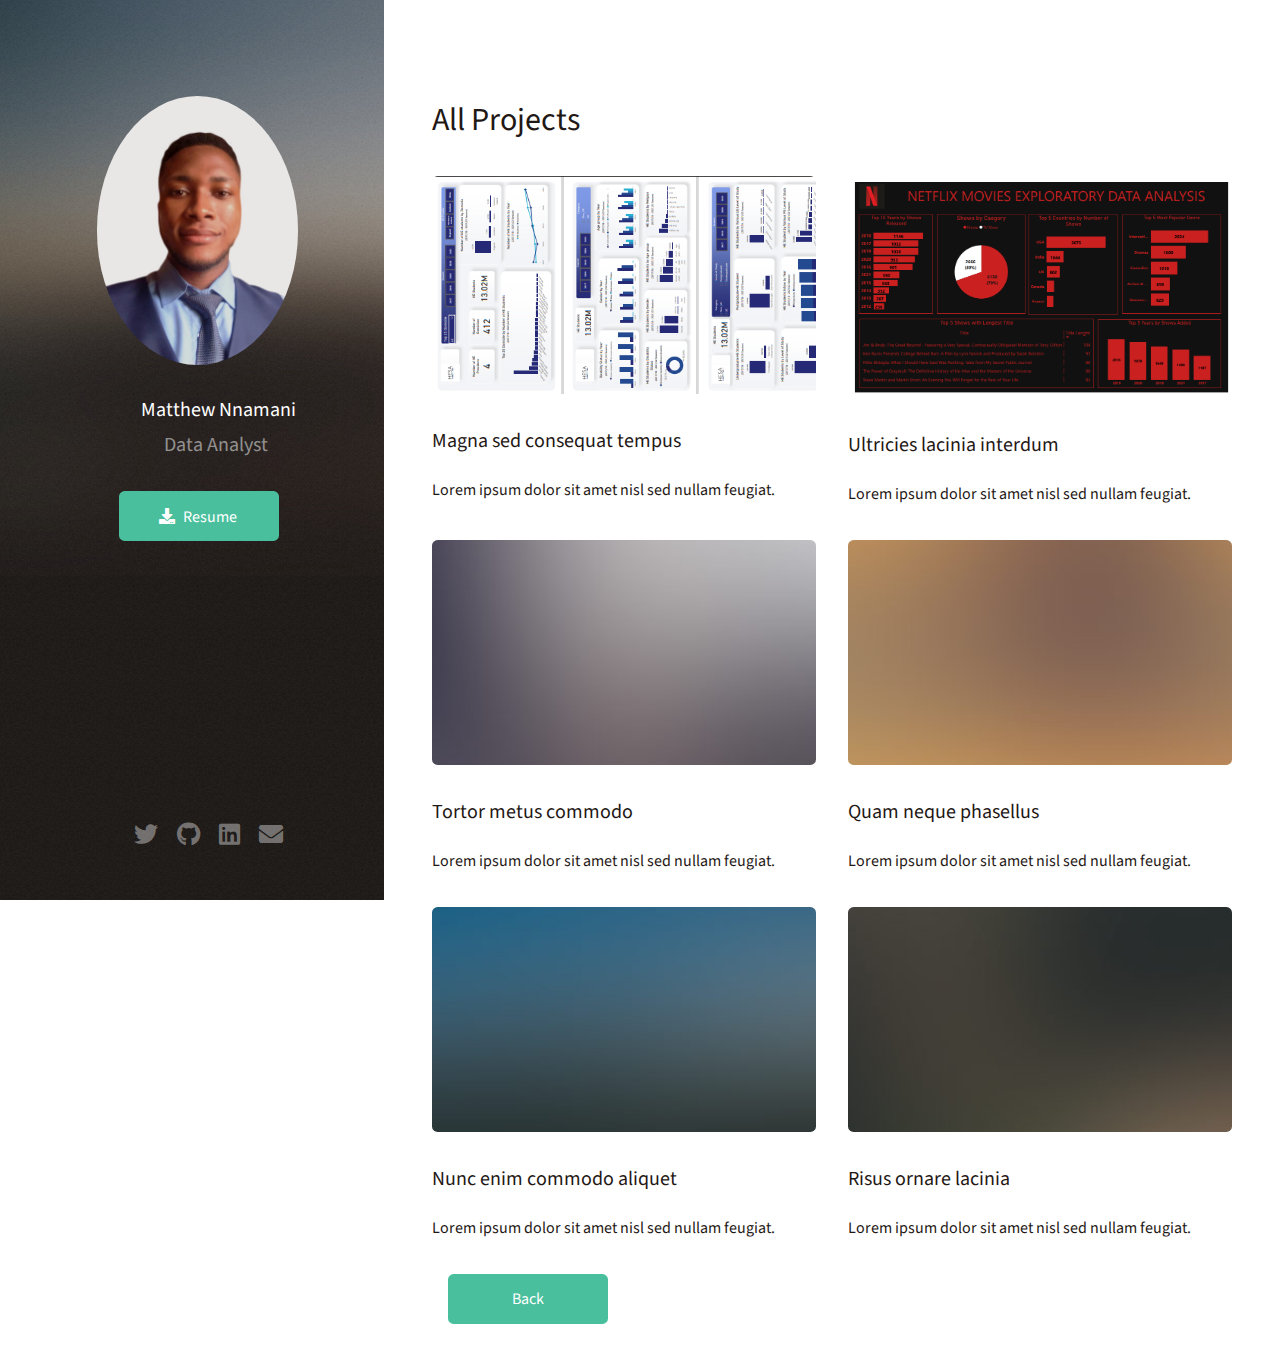
==== Portfolio.html @ d4b10773 "Initial commit - commiting all files to the repository" ====
<!DOCTYPE HTML>
<!--
	Strata by HTML5 UP
	html5up.net | @ajlkn
	Free for personal and commercial use under the CCA 3.0 license (html5up.net/license)
-->
<html>
	<head>
		<title>Matthew Nnamani</title>
		<meta charset="utf-8" />
		<meta name="viewport" content="width=device-width, initial-scale=1, user-scalable=no" />
		<link rel="stylesheet" href="assets/css/main.css" />
	</head>
	<body class="is-preload">

		<!-- Header -->
		<header id="header">
			<div class="inner">
				<a href="#" class="image avatar"><img src="images/Profile.jfif" alt="" /></a>
				<h1 class="name"><strong>Matthew Nnamani</strong><br /></h1>
				<h1> &nbsp; Data Analyst &nbsp;&nbsp;&nbsp;&nbsp;&nbsp;&nbsp;</h1><br>
				<ul class="actions">
					<li><a href="/assets/Resume/Matthew_Nnamani_Resume.pdf" download="Matthew_Nnamani_Resume.pdf" class="button primary icon solid fa-download">Resume</a></li></ul>
				</ul>
			</div>
		</header>

		<!-- Main -->
			<div id="main">
				<!-- Two -->
					<section id="two">
						<h1>All Projects</h1>
						<div class="row">
							<article class="col-6 col-12-xsmall">
								<a href="images/fulls/01.jpg" class="image fit thumb"><img src="images/HESA Screenshot.png" alt="" /></a>
								<h3>Magna sed consequat tempus</h3>
								<p>Lorem ipsum dolor sit amet nisl sed nullam feugiat.</p>
							</article>
							<article class="col-6 col-12-xsmall">
								<a href="https://shorturl.at/oqKQU" class="image fit thumb"><img src="images/Dark Theme Netflix.png" alt="" /></a>
								<h3>Ultricies lacinia interdum</h3>
								<p>Lorem ipsum dolor sit amet nisl sed nullam feugiat.</p>
							</article>
							<article class="col-6 col-12-xsmall">
								<a href="images/fulls/03.jpg" class="image fit thumb"><img src="images/thumbs/03.jpg" alt="" /></a>
								<h3>Tortor metus commodo</h3>
								<p>Lorem ipsum dolor sit amet nisl sed nullam feugiat.</p>
							</article>
							<article class="col-6 col-12-xsmall">
								<a href="images/fulls/04.jpg" class="image fit thumb"><img src="images/thumbs/04.jpg" alt="" /></a>
								<h3>Quam neque phasellus</h3>
								<p>Lorem ipsum dolor sit amet nisl sed nullam feugiat.</p>
							</article>
							<article class="col-6 col-12-xsmall">
								<a href="images/fulls/05.jpg" class="image fit thumb"><img src="images/thumbs/05.jpg" alt="" /></a>
								<h3>Nunc enim commodo aliquet</h3>
								<p>Lorem ipsum dolor sit amet nisl sed nullam feugiat.</p>
							</article>
							<article class="col-6 col-12-xsmall">
								<a href="images/fulls/06.jpg" class="image fit thumb"><img src="images/thumbs/06.jpg" alt="" /></a>
								<h3>Risus ornare lacinia</h3>
								<p>Lorem ipsum dolor sit amet nisl sed nullam feugiat.</p>
							</article>
						</div>
						<ul2 class="actions">
							<li><a href="ttps://raphdeanalyst.github.io/RaphaelNnamani.github.io/index.html" class="button primary">Back</a></li>
						</ul>
					</section>

		<!-- Footer -->
        <footer id="footer">
            <div class="inner">
                <ul class="icons">
                    <li><a href="https://twitter.com/matthew_nnamani" class="icon brands fa-twitter"><span class="label">Twitter</span></a></li>
                    <li><a href="https://github.com/RaphDeAnalyst" class="icon brands fa-github"><span class="label">Github</span></a></li>
                    <li><a href="https://www.linkedin.com/in/matthewnnamani/" class="icon brands fa-linkedin"><span class="label">Linkedin</span></a></li>
                    <li><a href="mailto:matthewnnamani@gmail.com" class="icon solid fa-envelope"><span class="label">Email</span></a></li>
            </div>
        </footer>

		<!-- Scripts -->
			<script src="assets/js/jquery.min.js"></script>
			<script src="assets/js/jquery.poptrox.min.js"></script>
			<script src="assets/js/browser.min.js"></script>
			<script src="assets/js/breakpoints.min.js"></script>
			<script src="assets/js/util.js"></script>
			<script src="assets/js/main.js"></script>

	</body>
</html>
---- assets/css/main.css ----
@import url("fontawesome-all.min.css");
@import url("https://fonts.googleapis.com/css?family=Source+Sans+Pro:400,400italic");

/*
	Strata by HTML5 UP
	html5up.net | @ajlkn
	Free for personal and commercial use under the CCA 3.0 license (html5up.net/license)
*/

html, body, div, span, applet, object,
iframe, h1, h2, h3, h4, h5, h6, p, blockquote,
pre, a, abbr, acronym, address, big, cite,
code, del, dfn, em, img, ins, kbd, q, s, samp,
small, strike, strong, sub, sup, tt, var, b,
u, i, center, dl, dt, dd, ol, ul, li, fieldset,
form, label, legend, table, caption, tbody,
tfoot, thead, tr, th, td, article, aside,
canvas, details, embed, figure, figcaption,
footer, header, hgroup, menu, nav, output, ruby,
section, summary, time, mark, audio, video {
	margin: 0;
	padding: 0;
	border: 0;
	font-size: 100%;
	font: inherit;
	vertical-align: baseline;}

article, aside, details, figcaption, figure,
footer, header, hgroup, menu, nav, section {
	display: block;}

body {
	line-height: 1;
}

ol, ul {
	list-style: none;
}

blockquote, q {
	quotes: none;
}

	blockquote:before, blockquote:after, q:before, q:after {
		content: '';
		content: none;
	}

table {
	border-collapse: collapse;
	border-spacing: 0;
}

body {
	-webkit-text-size-adjust: none;
}

mark {
	background-color: transparent;
	color: inherit;
}

input::-moz-focus-inner {
	border: 0;
	padding: 0;
}

input, select, textarea {
	-moz-appearance: none;
	-webkit-appearance: none;
	-ms-appearance: none;
	appearance: none;
}

/* Basic */

	html {
		box-sizing: border-box;
	}

	*, *:before, *:after {
		box-sizing: inherit;
	}

	body {
		background: #fff;
	}

		body.is-preload *, body.is-preload *:before, body.is-preload *:after {
			-moz-animation: none !important;
			-webkit-animation: none !important;
			-ms-animation: none !important;
			animation: none !important;
			-moz-transition: none !important;
			-webkit-transition: none !important;
			-ms-transition: none !important;
			transition: none !important;
		}

	body, input, select, textarea {
		color: #a2a2a2;
		font-family: "Source Sans Pro", Helvetica, sans-serif;
		font-size: 16pt;
		font-weight: 400;
		line-height: 1.75em;
	}

	a {
		-moz-transition: color 0.2s ease-in-out, border-color 0.2s ease-in-out;
		-webkit-transition: color 0.2s ease-in-out, border-color 0.2s ease-in-out;
		-ms-transition: color 0.2s ease-in-out, border-color 0.2s ease-in-out;
		transition: color 0.2s ease-in-out, border-color 0.2s ease-in-out;
		border-bottom: dotted 1px;
		color: #49bf9d;
		text-decoration: none;
	}

		a:hover {
			border-bottom-color: transparent;
			color: #49bf9d !important;
			text-decoration: none;
		}

	strong, b {
		color: #787878;
		font-weight: 400;
	}

	em, i {
		font-style: italic;
	}

	p {
		margin: 0 0 2em 0;
		color: #1f1815;
	}

	h1, h2, h3, h4, h5, h6 {
		color:#1f1815;
		font-weight: 400;
		line-height: 1em;
		margin: 0 0 1em 0;
	}

		h1 a, h2 a, h3 a, h4 a, h5 a, h6 a {
			color: inherit;
			text-decoration: none;
		}

	h1 {
		font-size: 2em;
		line-height: 1.5em;
	}

	h2 {
		font-size: 1.5em;
		line-height: 1.5em;
	}

	h3 {
		font-size: 1.25em;
		line-height: 1.5em;
	}

	h4 {
		font-size: 1.1em;
		line-height: 1.5em;
	}

	h5 {
		font-size: 0.9em;
		line-height: 1.5em;
	}

	h6 {
		font-size: 0.7em;
		line-height: 1.5em;
	}

	sub {
		font-size: 0.8em;
		position: relative;
		top: 0.5em;
	}

	sup {
		font-size: 0.8em;
		position: relative;
		top: -0.5em;
	}

	hr {
		border: 0;
		border-bottom: solid 2px #efefef;
		margin: 2em 0;
	}

		hr.major {
			margin: 3em 0;
		}

	blockquote {
		border-left: solid 6px #efefef;
		font-style: italic;
		margin: 0 0 2em 0;
		padding: 0.5em 0 0.5em 1.5em;
	}

	code {
		background: #1f1815;
		border-radius: 0.35em;
		border: solid 2px #efefef;
		font-family: "Courier New", monospace;
		font-size: 0.9em;
		margin: 0 0.25em;
		padding: 0.25em 0.65em;
	}

	pre {
		-webkit-overflow-scrolling: touch;
		font-family: "Courier New", monospace;
		font-size: 0.9em;
		margin: 0 0 2em 0;
	}

		pre code {
			display: block;
			line-height: 1.75em;
			padding: 1em 1.5em;
			overflow-x: auto;
		}

	.align-left {
		text-align: left;
	}

	.align-center {
		text-align: center;
	}

	.align-right {
		text-align: right;
	}

/* Container */

	.container {
		margin: 0 auto;
		max-width: calc(100% - 4em);
		width: 100%;
	}

		.container.xsmall {
			width: 25%;
		}

		.container.small {
			width: 50%;
		}

		.container.medium {
			width: 75%;
		}

		.container.large {
			width: 125%;
		}

		.container.xlarge {
			width: 150%;
		}

		.container.max {
			width: 100%;
		}

		@media screen and (max-width: 980px) {

			.container {
				width: 100% !important;
				max-width: 100% !important;
			}

		}

		@media screen and (max-width: 480px) {

			.container {
				max-width: calc(100% - 3em);
			}

		}

/* Row */

	.row {
		display: flex;
		flex-wrap: wrap;
		box-sizing: border-box;
		align-items: stretch;
	}

		.row > * {
			box-sizing: border-box;
		}

		.row.gtr-uniform > * > :last-child {
			margin-bottom: 0;
		}

		.row.aln-left {
			justify-content: flex-start;
		}

		.row.aln-center {
			justify-content: center;
		}

		.row.aln-right {
			justify-content: flex-end;
		}

		.row.aln-top {
			align-items: flex-start;
		}

		.row.aln-middle {
			align-items: center;
		}

		.row.aln-bottom {
			align-items: flex-end;
		}

		.row > .imp {
			order: -1;
		}

		.row > .col-1 {
			width: 8.33333%;
		}

		.row > .off-1 {
			margin-left: 8.33333%;
		}

		.row > .col-2 {
			width: 16.66667%;
		}

		.row > .off-2 {
			margin-left: 16.66667%;
		}

		.row > .col-3 {
			width: 25%;
		}

		.row > .off-3 {
			margin-left: 25%;
		}

		.row > .col-4 {
			width: 33.33333%;
		}

		.row > .off-4 {
			margin-left: 33.33333%;
		}

		.row > .col-5 {
			width: 41.66667%;
		}

		.row > .off-5 {
			margin-left: 41.66667%;
		}

		.row > .col-6 {
			width: 50%;
		}

		.row > .off-6 {
			margin-left: 50%;
		}

		.row > .col-7 {
			width: 58.33333%;
		}

		.row > .off-7 {
			margin-left: 58.33333%;
		}

		.row > .col-8 {
			width: 66.66667%;
		}

		.row > .off-8 {
			margin-left: 66.66667%;
		}

		.row > .col-9 {
			width: 75%;
		}

		.row > .off-9 {
			margin-left: 75%;
		}

		.row > .col-10 {
			width: 83.33333%;
		}

		.row > .off-10 {
			margin-left: 83.33333%;
		}

		.row > .col-11 {
			width: 91.66667%;
		}

		.row > .off-11 {
			margin-left: 91.66667%;
		}

		.row > .col-12 {
			width: 100%;
		}

		.row > .off-12 {
			margin-left: 100%;
		}

		.row.gtr-0 {
			margin-top: 0;
			margin-left: 0em;
		}

			.row.gtr-0 > * {
				padding: 0 0 0 0em;
			}

			.row.gtr-0.gtr-uniform {
				margin-top: 0em;
			}

				.row.gtr-0.gtr-uniform > * {
					padding-top: 0em;
				}

		.row.gtr-25 {
			margin-top: 0;
			margin-left: -0.625em;
		}

			.row.gtr-25 > * {
				padding: 0 0 0 0.625em;
			}

			.row.gtr-25.gtr-uniform {
				margin-top: -0.625em;
			}

				.row.gtr-25.gtr-uniform > * {
					padding-top: 0.625em;
				}

		.row.gtr-50 {
			margin-top: 0;
			margin-left: -1.25em;
		}

			.row.gtr-50 > * {
				padding: 0 0 0 1.25em;
			}

			.row.gtr-50.gtr-uniform {
				margin-top: -1.25em;
			}

				.row.gtr-50.gtr-uniform > * {
					padding-top: 1.25em;
				}

		.row {
			margin-top: 0;
			margin-left: -2.5em;
		}

			.row > * {
				padding: 0 0 0 2.5em;
			}

			.row.gtr-uniform {
				margin-top: -2.5em;
			}

				.row.gtr-uniform > * {
					padding-top: 2.5em;
				}

		.row.gtr-150 {
			margin-top: 0;
			margin-left: -3.75em;
		}

			.row.gtr-150 > * {
				padding: 0 0 0 3.75em;
			}

			.row.gtr-150.gtr-uniform {
				margin-top: -3.75em;
			}

				.row.gtr-150.gtr-uniform > * {
					padding-top: 3.75em;
				}

		.row.gtr-200 {
			margin-top: 0;
			margin-left: -5em;
		}

			.row.gtr-200 > * {
				padding: 0 0 0 5em;
			}

			.row.gtr-200.gtr-uniform {
				margin-top: -5em;
			}

				.row.gtr-200.gtr-uniform > * {
					padding-top: 5em;
				}

		@media screen and (max-width: 1800px) {

			.row {
				display: flex;
				flex-wrap: wrap;
				box-sizing: border-box;
				align-items: stretch;
			}

				.row > * {
					box-sizing: border-box;
				}

				.row.gtr-uniform > * > :last-child {
					margin-bottom: 0;
				}

				.row.aln-left {
					justify-content: flex-start;
				}

				.row.aln-center {
					justify-content: center;
				}

				.row.aln-right {
					justify-content: flex-end;
				}

				.row.aln-top {
					align-items: flex-start;
				}

				.row.aln-middle {
					align-items: center;
				}

				.row.aln-bottom {
					align-items: flex-end;
				}

				.row > .imp-xlarge {
					order: -1;
				}

				.row > .col-1-xlarge {
					width: 8.33333%;
				}

				.row > .off-1-xlarge {
					margin-left: 8.33333%;
				}

				.row > .col-2-xlarge {
					width: 16.66667%;
				}

				.row > .off-2-xlarge {
					margin-left: 16.66667%;
				}

				.row > .col-3-xlarge {
					width: 25%;
				}

				.row > .off-3-xlarge {
					margin-left: 25%;
				}

				.row > .col-4-xlarge {
					width: 33.33333%;
				}

				.row > .off-4-xlarge {
					margin-left: 33.33333%;
				}

				.row > .col-5-xlarge {
					width: 41.66667%;
				}

				.row > .off-5-xlarge {
					margin-left: 41.66667%;
				}

				.row > .col-6-xlarge {
					width: 50%;
				}

				.row > .off-6-xlarge {
					margin-left: 50%;
				}

				.row > .col-7-xlarge {
					width: 58.33333%;
				}

				.row > .off-7-xlarge {
					margin-left: 58.33333%;
				}

				.row > .col-8-xlarge {
					width: 66.66667%;
				}

				.row > .off-8-xlarge {
					margin-left: 66.66667%;
				}

				.row > .col-9-xlarge {
					width: 75%;
				}

				.row > .off-9-xlarge {
					margin-left: 75%;
				}

				.row > .col-10-xlarge {
					width: 83.33333%;
				}

				.row > .off-10-xlarge {
					margin-left: 83.33333%;
				}

				.row > .col-11-xlarge {
					width: 91.66667%;
				}

				.row > .off-11-xlarge {
					margin-left: 91.66667%;
				}

				.row > .col-12-xlarge {
					width: 100%;
				}

				.row > .off-12-xlarge {
					margin-left: 100%;
				}

				.row.gtr-0 {
					margin-top: 0;
					margin-left: 0em;
				}

					.row.gtr-0 > * {
						padding: 0 0 0 0em;
					}

					.row.gtr-0.gtr-uniform {
						margin-top: 0em;
					}

						.row.gtr-0.gtr-uniform > * {
							padding-top: 0em;
						}

				.row.gtr-25 {
					margin-top: 0;
					margin-left: -0.625em;
				}

					.row.gtr-25 > * {
						padding: 0 0 0 0.625em;
					}

					.row.gtr-25.gtr-uniform {
						margin-top: -0.625em;
					}

						.row.gtr-25.gtr-uniform > * {
							padding-top: 0.625em;
						}

				.row.gtr-50 {
					margin-top: 0;
					margin-left: -1.25em;
				}

					.row.gtr-50 > * {
						padding: 0 0 0 1.25em;
					}

					.row.gtr-50.gtr-uniform {
						margin-top: -1.25em;
					}

						.row.gtr-50.gtr-uniform > * {
							padding-top: 1.25em;
						}

				.row {
					margin-top: 0;
					margin-left: -2.5em;
				}

					.row > * {
						padding: 0 0 0 2.5em;
					}

					.row.gtr-uniform {
						margin-top: -2.5em;
					}

						.row.gtr-uniform > * {
							padding-top: 2.5em;
						}

				.row.gtr-150 {
					margin-top: 0;
					margin-left: -3.75em;
				}

					.row.gtr-150 > * {
						padding: 0 0 0 3.75em;
					}

					.row.gtr-150.gtr-uniform {
						margin-top: -3.75em;
					}

						.row.gtr-150.gtr-uniform > * {
							padding-top: 3.75em;
						}

				.row.gtr-200 {
					margin-top: 0;
					margin-left: -5em;
				}

					.row.gtr-200 > * {
						padding: 0 0 0 5em;
					}

					.row.gtr-200.gtr-uniform {
						margin-top: -5em;
					}

						.row.gtr-200.gtr-uniform > * {
							padding-top: 5em;
						}

		}

		@media screen and (max-width: 1280px) {

			.row {
				display: flex;
				flex-wrap: wrap;
				box-sizing: border-box;
				align-items: stretch;
			}

				.row > * {
					box-sizing: border-box;
				}

				.row.gtr-uniform > * > :last-child {
					margin-bottom: 0;
				}

				.row.aln-left {
					justify-content: flex-start;
				}

				.row.aln-center {
					justify-content: center;
				}

				.row.aln-right {
					justify-content: flex-end;
				}

				.row.aln-top {
					align-items: flex-start;
				}

				.row.aln-middle {
					align-items: center;
				}

				.row.aln-bottom {
					align-items: flex-end;
				}

				.row > .imp-large {
					order: -1;
				}

				.row > .col-1-large {
					width: 8.33333%;
				}

				.row > .off-1-large {
					margin-left: 8.33333%;
				}

				.row > .col-2-large {
					width: 16.66667%;
				}

				.row > .off-2-large {
					margin-left: 16.66667%;
				}

				.row > .col-3-large {
					width: 25%;
				}

				.row > .off-3-large {
					margin-left: 25%;
				}

				.row > .col-4-large {
					width: 33.33333%;
				}

				.row > .off-4-large {
					margin-left: 33.33333%;
				}

				.row > .col-5-large {
					width: 41.66667%;
				}

				.row > .off-5-large {
					margin-left: 41.66667%;
				}

				.row > .col-6-large {
					width: 50%;
				}

				.row > .off-6-large {
					margin-left: 50%;
				}

				.row > .col-7-large {
					width: 58.33333%;
				}

				.row > .off-7-large {
					margin-left: 58.33333%;
				}

				.row > .col-8-large {
					width: 66.66667%;
				}

				.row > .off-8-large {
					margin-left: 66.66667%;
				}

				.row > .col-9-large {
					width: 75%;
				}

				.row > .off-9-large {
					margin-left: 75%;
				}

				.row > .col-10-large {
					width: 83.33333%;
				}

				.row > .off-10-large {
					margin-left: 83.33333%;
				}

				.row > .col-11-large {
					width: 91.66667%;
				}

				.row > .off-11-large {
					margin-left: 91.66667%;
				}

				.row > .col-12-large {
					width: 100%;
				}

				.row > .off-12-large {
					margin-left: 100%;
				}

				.row.gtr-0 {
					margin-top: 0;
					margin-left: 0em;
				}

					.row.gtr-0 > * {
						padding: 0 0 0 0em;
					}

					.row.gtr-0.gtr-uniform {
						margin-top: 0em;
					}

						.row.gtr-0.gtr-uniform > * {
							padding-top: 0em;
						}

				.row.gtr-25 {
					margin-top: 0;
					margin-left: -0.5em;
				}

					.row.gtr-25 > * {
						padding: 0 0 0 0.5em;
					}

					.row.gtr-25.gtr-uniform {
						margin-top: -0.5em;
					}

						.row.gtr-25.gtr-uniform > * {
							padding-top: 0.5em;
						}

				.row.gtr-50 {
					margin-top: 0;
					margin-left: -1em;
				}

					.row.gtr-50 > * {
						padding: 0 0 0 1em;
					}

					.row.gtr-50.gtr-uniform {
						margin-top: -1em;
					}

						.row.gtr-50.gtr-uniform > * {
							padding-top: 1em;
						}

				.row {
					margin-top: 0;
					margin-left: -2em;
				}

					.row > * {
						padding: 0 0 0 2em;
					}

					.row.gtr-uniform {
						margin-top: -2em;
					}

						.row.gtr-uniform > * {
							padding-top: 2em;
						}

				.row.gtr-150 {
					margin-top: 0;
					margin-left: -3em;
				}

					.row.gtr-150 > * {
						padding: 0 0 0 3em;
					}

					.row.gtr-150.gtr-uniform {
						margin-top: -3em;
					}

						.row.gtr-150.gtr-uniform > * {
							padding-top: 3em;
						}

				.row.gtr-200 {
					margin-top: 0;
					margin-left: -4em;
				}

					.row.gtr-200 > * {
						padding: 0 0 0 4em;
					}

					.row.gtr-200.gtr-uniform {
						margin-top: -4em;
					}

						.row.gtr-200.gtr-uniform > * {
							padding-top: 4em;
						}

		}

		@media screen and (max-width: 980px) {

			.row {
				display: flex;
				flex-wrap: wrap;
				box-sizing: border-box;
				align-items: stretch;
			}

				.row > * {
					box-sizing: border-box;
				}

				.row.gtr-uniform > * > :last-child {
					margin-bottom: 0;
				}

				.row.aln-left {
					justify-content: flex-start;
				}

				.row.aln-center {
					justify-content: center;
				}

				.row.aln-right {
					justify-content: flex-end;
				}

				.row.aln-top {
					align-items: flex-start;
				}

				.row.aln-middle {
					align-items: center;
				}

				.row.aln-bottom {
					align-items: flex-end;
				}

				.row > .imp-medium {
					order: -1;
				}

				.row > .col-1-medium {
					width: 8.33333%;
				}

				.row > .off-1-medium {
					margin-left: 8.33333%;
				}

				.row > .col-2-medium {
					width: 16.66667%;
				}

				.row > .off-2-medium {
					margin-left: 16.66667%;
				}

				.row > .col-3-medium {
					width: 25%;
				}

				.row > .off-3-medium {
					margin-left: 25%;
				}

				.row > .col-4-medium {
					width: 33.33333%;
				}

				.row > .off-4-medium {
					margin-left: 33.33333%;
				}

				.row > .col-5-medium {
					width: 41.66667%;
				}

				.row > .off-5-medium {
					margin-left: 41.66667%;
				}

				.row > .col-6-medium {
					width: 50%;
				}

				.row > .off-6-medium {
					margin-left: 50%;
				}

				.row > .col-7-medium {
					width: 58.33333%;
				}

				.row > .off-7-medium {
					margin-left: 58.33333%;
				}

				.row > .col-8-medium {
					width: 66.66667%;
				}

				.row > .off-8-medium {
					margin-left: 66.66667%;
				}

				.row > .col-9-medium {
					width: 75%;
				}

				.row > .off-9-medium {
					margin-left: 75%;
				}

				.row > .col-10-medium {
					width: 83.33333%;
				}

				.row > .off-10-medium {
					margin-left: 83.33333%;
				}

				.row > .col-11-medium {
					width: 91.66667%;
				}

				.row > .off-11-medium {
					margin-left: 91.66667%;
				}

				.row > .col-12-medium {
					width: 100%;
				}

				.row > .off-12-medium {
					margin-left: 100%;
				}

				.row.gtr-0 {
					margin-top: 0;
					margin-left: 0em;
				}

					.row.gtr-0 > * {
						padding: 0 0 0 0em;
					}

					.row.gtr-0.gtr-uniform {
						margin-top: 0em;
					}

						.row.gtr-0.gtr-uniform > * {
							padding-top: 0em;
						}

				.row.gtr-25 {
					margin-top: 0;
					margin-left: -0.5em;
				}

					.row.gtr-25 > * {
						padding: 0 0 0 0.5em;
					}

					.row.gtr-25.gtr-uniform {
						margin-top: -0.5em;
					}

						.row.gtr-25.gtr-uniform > * {
							padding-top: 0.5em;
						}

				.row.gtr-50 {
					margin-top: 0;
					margin-left: -1em;
				}

					.row.gtr-50 > * {
						padding: 0 0 0 1em;
					}

					.row.gtr-50.gtr-uniform {
						margin-top: -1em;
					}

						.row.gtr-50.gtr-uniform > * {
							padding-top: 1em;
						}

				.row {
					margin-top: 0;
					margin-left: -2em;
				}

					.row > * {
						padding: 0 0 0 2em;
					}

					.row.gtr-uniform {
						margin-top: -2em;
					}

						.row.gtr-uniform > * {
							padding-top: 2em;
						}

				.row.gtr-150 {
					margin-top: 0;
					margin-left: -3em;
				}

					.row.gtr-150 > * {
						padding: 0 0 0 3em;
					}

					.row.gtr-150.gtr-uniform {
						margin-top: -3em;
					}

						.row.gtr-150.gtr-uniform > * {
							padding-top: 3em;
						}

				.row.gtr-200 {
					margin-top: 0;
					margin-left: -4em;
				}

					.row.gtr-200 > * {
						padding: 0 0 0 4em;
					}

					.row.gtr-200.gtr-uniform {
						margin-top: -4em;
					}

						.row.gtr-200.gtr-uniform > * {
							padding-top: 4em;
						}

		}

		@media screen and (max-width: 736px) {

			.row {
				display: flex;
				flex-wrap: wrap;
				box-sizing: border-box;
				align-items: stretch;
			}

				.row > * {
					box-sizing: border-box;
				}

				.row.gtr-uniform > * > :last-child {
					margin-bottom: 0;
				}

				.row.aln-left {
					justify-content: flex-start;
				}

				.row.aln-center {
					justify-content: center;
				}

				.row.aln-right {
					justify-content: flex-end;
				}

				.row.aln-top {
					align-items: flex-start;
				}

				.row.aln-middle {
					align-items: center;
				}

				.row.aln-bottom {
					align-items: flex-end;
				}

				.row > .imp-small {
					order: -1;
				}

				.row > .col-1-small {
					width: 8.33333%;
				}

				.row > .off-1-small {
					margin-left: 8.33333%;
				}

				.row > .col-2-small {
					width: 16.66667%;
				}

				.row > .off-2-small {
					margin-left: 16.66667%;
				}

				.row > .col-3-small {
					width: 25%;
				}

				.row > .off-3-small {
					margin-left: 25%;
				}

				.row > .col-4-small {
					width: 33.33333%;
				}

				.row > .off-4-small {
					margin-left: 33.33333%;
				}

				.row > .col-5-small {
					width: 41.66667%;
				}

				.row > .off-5-small {
					margin-left: 41.66667%;
				}

				.row > .col-6-small {
					width: 50%;
				}

				.row > .off-6-small {
					margin-left: 50%;
				}

				.row > .col-7-small {
					width: 58.33333%;
				}

				.row > .off-7-small {
					margin-left: 58.33333%;
				}

				.row > .col-8-small {
					width: 66.66667%;
				}

				.row > .off-8-small {
					margin-left: 66.66667%;
				}

				.row > .col-9-small {
					width: 75%;
				}

				.row > .off-9-small {
					margin-left: 75%;
				}

				.row > .col-10-small {
					width: 83.33333%;
				}

				.row > .off-10-small {
					margin-left: 83.33333%;
				}

				.row > .col-11-small {
					width: 91.66667%;
				}

				.row > .off-11-small {
					margin-left: 91.66667%;
				}

				.row > .col-12-small {
					width: 100%;
				}

				.row > .off-12-small {
					margin-left: 100%;
				}

				.row.gtr-0 {
					margin-top: 0;
					margin-left: 0em;
				}

					.row.gtr-0 > * {
						padding: 0 0 0 0em;
					}

					.row.gtr-0.gtr-uniform {
						margin-top: 0em;
					}

						.row.gtr-0.gtr-uniform > * {
							padding-top: 0em;
						}

				.row.gtr-25 {
					margin-top: 0;
					margin-left: -0.375em;
				}

					.row.gtr-25 > * {
						padding: 0 0 0 0.375em;
					}

					.row.gtr-25.gtr-uniform {
						margin-top: -0.375em;
					}

						.row.gtr-25.gtr-uniform > * {
							padding-top: 0.375em;
						}

				.row.gtr-50 {
					margin-top: 0;
					margin-left: -0.75em;
				}

					.row.gtr-50 > * {
						padding: 0 0 0 0.75em;
					}

					.row.gtr-50.gtr-uniform {
						margin-top: -0.75em;
					}

						.row.gtr-50.gtr-uniform > * {
							padding-top: 0.75em;
						}

				.row {
					margin-top: 0;
					margin-left: -1.5em;
				}

					.row > * {
						padding: 0 0 0 1.5em;
					}

					.row.gtr-uniform {
						margin-top: -1.5em;
					}

						.row.gtr-uniform > * {
							padding-top: 1.5em;
						}

				.row.gtr-150 {
					margin-top: 0;
					margin-left: -2.25em;
				}

					.row.gtr-150 > * {
						padding: 0 0 0 2.25em;
					}

					.row.gtr-150.gtr-uniform {
						margin-top: -2.25em;
					}

						.row.gtr-150.gtr-uniform > * {
							padding-top: 2.25em;
						}

				.row.gtr-200 {
					margin-top: 0;
					margin-left: -3em;
				}

					.row.gtr-200 > * {
						padding: 0 0 0 3em;
					}

					.row.gtr-200.gtr-uniform {
						margin-top: -3em;
					}

						.row.gtr-200.gtr-uniform > * {
							padding-top: 3em;
						}

		}

		@media screen and (max-width: 480px) {

			.row {
				display: flex;
				flex-wrap: wrap;
				box-sizing: border-box;
				align-items: stretch;
			}

				.row > * {
					box-sizing: border-box;
				}

				.row.gtr-uniform > * > :last-child {
					margin-bottom: 0;
				}

				.row.aln-left {
					justify-content: flex-start;
				}

				.row.aln-center {
					justify-content: center;
				}

				.row.aln-right {
					justify-content: flex-end;
				}

				.row.aln-top {
					align-items: flex-start;
				}

				.row.aln-middle {
					align-items: center;
				}

				.row.aln-bottom {
					align-items: flex-end;
				}

				.row > .imp-xsmall {
					order: -1;
				}

				.row > .col-1-xsmall {
					width: 8.33333%;
				}

				.row > .off-1-xsmall {
					margin-left: 8.33333%;
				}

				.row > .col-2-xsmall {
					width: 16.66667%;
				}

				.row > .off-2-xsmall {
					margin-left: 16.66667%;
				}

				.row > .col-3-xsmall {
					width: 25%;
				}

				.row > .off-3-xsmall {
					margin-left: 25%;
				}

				.row > .col-4-xsmall {
					width: 33.33333%;
				}

				.row > .off-4-xsmall {
					margin-left: 33.33333%;
				}

				.row > .col-5-xsmall {
					width: 41.66667%;
				}

				.row > .off-5-xsmall {
					margin-left: 41.66667%;
				}

				.row > .col-6-xsmall {
					width: 50%;
				}

				.row > .off-6-xsmall {
					margin-left: 50%;
				}

				.row > .col-7-xsmall {
					width: 58.33333%;
				}

				.row > .off-7-xsmall {
					margin-left: 58.33333%;
				}

				.row > .col-8-xsmall {
					width: 66.66667%;
				}

				.row > .off-8-xsmall {
					margin-left: 66.66667%;
				}

				.row > .col-9-xsmall {
					width: 75%;
				}

				.row > .off-9-xsmall {
					margin-left: 75%;
				}

				.row > .col-10-xsmall {
					width: 83.33333%;
				}

				.row > .off-10-xsmall {
					margin-left: 83.33333%;
				}

				.row > .col-11-xsmall {
					width: 91.66667%;
				}

				.row > .off-11-xsmall {
					margin-left: 91.66667%;
				}

				.row > .col-12-xsmall {
					width: 100%;
				}

				.row > .off-12-xsmall {
					margin-left: 100%;
				}

				.row.gtr-0 {
					margin-top: 0;
					margin-left: 0em;
				}

					.row.gtr-0 > * {
						padding: 0 0 0 0em;
					}

					.row.gtr-0.gtr-uniform {
						margin-top: 0em;
					}

						.row.gtr-0.gtr-uniform > * {
							padding-top: 0em;
						}

				.row.gtr-25 {
					margin-top: 0;
					margin-left: -0.375em;
				}

					.row.gtr-25 > * {
						padding: 0 0 0 0.375em;
					}

					.row.gtr-25.gtr-uniform {
						margin-top: -0.375em;
					}

						.row.gtr-25.gtr-uniform > * {
							padding-top: 0.375em;
						}

				.row.gtr-50 {
					margin-top: 0;
					margin-left: -0.75em;
				}

					.row.gtr-50 > * {
						padding: 0 0 0 0.75em;
					}

					.row.gtr-50.gtr-uniform {
						margin-top: -0.75em;
					}

						.row.gtr-50.gtr-uniform > * {
							padding-top: 0.75em;
						}

				.row {
					margin-top: 0;
					margin-left: -1.5em;
				}

					.row > * {
						padding: 0 0 0 1.5em;
					}

					.row.gtr-uniform {
						margin-top: -1.5em;
					}

						.row.gtr-uniform > * {
							padding-top: 1.5em;
						}

				.row.gtr-150 {
					margin-top: 0;
					margin-left: -2.25em;
				}

					.row.gtr-150 > * {
						padding: 0 0 0 2.25em;
					}

					.row.gtr-150.gtr-uniform {
						margin-top: -2.25em;
					}

						.row.gtr-150.gtr-uniform > * {
							padding-top: 2.25em;
						}

				.row.gtr-200 {
					margin-top: 0;
					margin-left: -3em;
				}

					.row.gtr-200 > * {
						padding: 0 0 0 3em;
					}

					.row.gtr-200.gtr-uniform {
						margin-top: -3em;
					}

						.row.gtr-200.gtr-uniform > * {
							padding-top: 3em;
						}

		}

/* Section/Article */

	section.special, article.special {
		text-align: center;
	}

	header p {
		color: #1f1815;
		position: relative;
		margin: 0 0 1.5em 0;
	}

	header h2 + p {
		font-size: 1.25em;
		margin-top: -1em;
		line-height: 1.5em;
	}

	header h3 + p {
		font-size: 1.1em;
		margin-top: -0.8em;
		line-height: 1.5em;
	}

	header h4 + p,
	header h5 + p,
	header h6 + p {
		font-size: 0.9em;
		margin-top: -0.6em;
		line-height: 1.5em;
	}

	header.major h2 {
		font-size: 2em;
	}

/* Form */

	form {
		margin: 0 0 2em 0;
	}

	label {
		color: #1f1815;
		display: block;
		font-size: 0.9em;
		font-weight: 400;
		margin: 0 0 1em 0;
	}

	input[type="text"],
	input[type="password"],
	input[type="email"],
	select,
	textarea {
		-moz-appearance: none;
		-webkit-appearance: none;
		-ms-appearance: none;
		appearance: none;
		background: #f7f7f7;
		border-radius: 0.35em;
		border: solid 2px transparent;
		color: inherit;
		display: block;
		outline: 0;
		padding: 0 0.75em;
		text-decoration: none;
		width: 100%;
	}

		input[type="text"]:invalid,
		input[type="password"]:invalid,
		input[type="email"]:invalid,
		select:invalid,
		textarea:invalid {
			box-shadow: none;
		}

		input[type="text"]:focus,
		input[type="password"]:focus,
		input[type="email"]:focus,
		select:focus,
		textarea:focus {
			border-color: #49bf9d;
		}


		select option {
			color: #787878;
			background: #fff;
		}

		select:focus::-ms-value {
			background-color: transparent;
		}

		select::-ms-expand {
			display: none;
		}

	input[type="text"],
	input[type="password"],
	input[type="email"],
	select {
		height: 2.75em;
	}

	textarea {
		padding: 0.75em;
	}

	input[type="checkbox"],
	input[type="radio"] {
		-moz-appearance: none;
		-webkit-appearance: none;
		-ms-appearance: none;
		appearance: none;
		display: block;
		float: left;
		margin-right: -2em;
		opacity: 0;
		width: 1em;
		z-index: -1;
	}

		input[type="checkbox"] + label,
		input[type="radio"] + label {
			text-decoration: none;
			color: #a2a2a2;
			cursor: pointer;
			display: inline-block;
			font-size: 1em;
			font-weight: 400;
			padding-left: 2.4em;
			padding-right: 0.75em;
			position: relative;
		}

			input[type="checkbox"] + label:before,
			input[type="radio"] + label:before {
				-moz-osx-font-smoothing: grayscale;
				-webkit-font-smoothing: antialiased;
				display: inline-block;
				font-style: normal;
				font-variant: normal;
				text-rendering: auto;
				line-height: 1;
				text-transform: none !important;
				font-family: 'Font Awesome 5 Free';
				font-weight: 900;
			}

			input[type="checkbox"] + label:before,
			input[type="radio"] + label:before {
				background: #f7f7f7;
				border-radius: 0.35em;
				border: solid 2px transparent;
				content: '';
				display: inline-block;
				font-size: 0.8em;
				height: 2.0625em;
				left: 0;
				line-height: 1.85625em;
				position: absolute;
				text-align: center;
				top: 0;
				width: 2.0625em;
			}

		input[type="checkbox"]:checked + label:before,
		input[type="radio"]:checked + label:before {
			background: #787878;
			border-color: #787878;
			color: #fff;
			content: '\f00c';
		}

		input[type="checkbox"]:focus + label:before,
		input[type="radio"]:focus + label:before {
			border-color: #49bf9d;
		}

	input[type="checkbox"] + label:before {
		border-radius: 0.35em;
	}

	input[type="radio"] + label:before {
		border-radius: 100%;
	}

	::-webkit-input-placeholder {
		color: #b2b2b2 !important;
		opacity: 1.0;
	}

	:-moz-placeholder {
		color: #b2b2b2 !important;
		opacity: 1.0;
	}

	::-moz-placeholder {
		color: #b2b2b2 !important;
		opacity: 1.0;
	}

	:-ms-input-placeholder {
		color: #b2b2b2 !important;
		opacity: 1.0;
	}

/* Box */

	.box {
		border-radius: 0.35em;
		border: solid 2px #efefef;
		margin-bottom: 2em;
		padding: 1.5em;
	}

		.box > :last-child,
		.box > :last-child > :last-child,
		.box > :last-child > :last-child > :last-child {
			margin-bottom: 0;
		}

		.box.alt {
			border: 0;
			border-radius: 0;
			padding: 0;
		}

/* Icon */

	.icon {
		text-decoration: none;
		border-bottom: none;
		position: relative;
	}

		.icon:before {
			-moz-osx-font-smoothing: grayscale;
			-webkit-font-smoothing: antialiased;
			display: inline-block;
			font-style: normal;
			font-variant: normal;
			text-rendering: auto;
			line-height: 1;
			text-transform: none !important;
			font-family: 'Font Awesome 5 Free';
			font-weight: 400;
		}

		.icon > .label {
			display: none;
		}

		.icon:before {
			line-height: inherit;
		}

		.icon.solid:before {
			font-weight: 900;
		}

		.icon.brands:before {
			font-family: 'Font Awesome 5 Brands';
		}

/* Image */

	.image {
		border-radius: 0.35em;
		border: 0;
		display: inline-block;
		position: relative;
	}

		.image img {
			border-radius: 0.35em;
			display: block;
		}

		.image.left {
			float: left;
			margin: 0 1.5em 1em 0;
			top: 0.25em;
		}

		.image.right {
			float: right;
			margin: 0 0 1em 1.5em;
			top: 0.25em;
		}

		.image.left, .image.right {
			max-width: 40%;
		}

			.image.left img, .image.right img {
				width: 100%;
			}

		.image.fit {
			display: block;
			margin: 0 0 2em 0;
			width: 100%;
		}

			.image.fit img {
				width: 100%;
			}

		.image.avatar {
			border-radius: 100%;
		}

			.image.avatar:before {
				display: none;
			}

			.image.avatar img {
				border-radius: 100%;
				width: 100%;
			}

/* List */

	ol {
		list-style: decimal;
		margin: 0 0 2em 0;
		padding-left: 1.25em;
	}

		ol li {
			padding-left: 0.25em;
		}

	ul {
		list-style: disc;
		margin: 0 0 2em 0;
		padding-left: 1em;
	}

		ul li {
			padding-left: 0.5em;
		}

		ul.alt {
			list-style: none;
			padding-left: 0;
		}

			ul.alt li {
				border-top: solid 2px #efefef;
				padding: 0.5em 0;
			}

				ul.alt li:first-child {
					border-top: 0;
					padding-top: 0;
				}

	dl {
		margin: 0 0 2em 0;
	}

/* Icons */

	ul.icons {
		cursor: default;
		list-style: none;
		padding-left: 0;
	}

		ul.icons li {
			display: inline-block;
			padding: 0 1em 0 0;
		}

			ul.icons li:last-child {
				padding-right: 0;
			}

			ul.icons li .icon:before {
				font-size: 1.5em;
			}

/* Labeled Icons */

	ul.labeled-icons {
		list-style: none;
		padding: 0;
	}

		ul.labeled-icons li {
			line-height: 1.75em;
			margin: 1.5em 0 0 0;
			padding-left: 2.25em;
			position: relative;
		}

			ul.labeled-icons li:first-child {
				margin-top: 0;
			}

			ul.labeled-icons li a {
				color: inherit;
			}

			ul.labeled-icons li h3 {
				color: #b2b2b2;
				left: 0;
				position: absolute;
				text-align: center;
				top: 0;
				width: 1em;
			}

/* Actions */

	ul.actions {
		display: -moz-flex;
		display: -webkit-flex;
		display: -ms-flex;
		display: grid;
		cursor: default;
		list-style: none;
		margin-left: 0;
		margin-right: 1.5cm;
		padding-left: 0;
	}

	ul2.actions {
		display: -moz-flex;
		display: -webkit-flex;
		display: -ms-flex;
		display: flex;
		cursor: default;
		list-style: none;
		margin-left: 1em;
		padding-left: 0;
	}

		ul.actions li {
			padding: 0 0 0 1em;
			vertical-align: middle;
		}

		ul.actions.special {
			-moz-justify-content: center;
			-webkit-justify-content: center;
			-ms-justify-content: center;
			justify-content: center;
			width: 100%;
			margin-left: 0;
		}

			ul.actions.special li:first-child {
				padding-left: 0;
			}

		ul.actions.stacked {
			-moz-flex-direction: column;
			-webkit-flex-direction: column;
			-ms-flex-direction: column;
			flex-direction: column;
			margin-left: 0;
		}

			ul.actions.stacked li {
				padding: 1.3em 0 0 0;
			}

				ul.actions.stacked li:first-child {
					padding-top: 0;
				}

		ul.actions.fit {
			width: calc(100% + 1em);
		}

			ul.actions.fit li {
				-moz-flex-grow: 1;
				-webkit-flex-grow: 1;
				-ms-flex-grow: 1;
				flex-grow: 1;
				-moz-flex-shrink: 1;
				-webkit-flex-shrink: 1;
				-ms-flex-shrink: 1;
				flex-shrink: 1;
				width: 100%;
			}

				ul.actions.fit li > * {
					width: 100%;
				}

			ul.actions.fit.stacked {
				width: 100%;
			}

		@media screen and (max-width: 480px) {

			ul.actions:not(.fixed) {
				-moz-flex-direction: column;
				-webkit-flex-direction: column;
				-ms-flex-direction: column;
				flex-direction: column;
				margin-left: 0;
				width: 100% !important;
			}

				ul.actions:not(.fixed) li {
					-moz-flex-grow: 1;
					-webkit-flex-grow: 1;
					-ms-flex-grow: 1;
					flex-grow: 1;
					-moz-flex-shrink: 1;
					-webkit-flex-shrink: 1;
					-ms-flex-shrink: 1;
					flex-shrink: 1;
					padding: 1em 0 0 0;
					text-align: center;
					width: 100%;
				}

					ul.actions:not(.fixed) li > * {
						width: 100%;
					}

					ul.actions:not(.fixed) li:first-child {
						padding-top: 0;
					}

					ul.actions:not(.fixed) li input[type="submit"],
					ul.actions:not(.fixed) li input[type="reset"],
					ul.actions:not(.fixed) li input[type="button"],
					ul.actions:not(.fixed) li button,
					ul.actions:not(.fixed) li .button {
						width: 100%;
					}

						ul.actions:not(.fixed) li input[type="submit"].icon:before,
						ul.actions:not(.fixed) li input[type="reset"].icon:before,
						ul.actions:not(.fixed) li input[type="button"].icon:before,
						ul.actions:not(.fixed) li button.icon:before,
						ul.actions:not(.fixed) li .button.icon:before {
							margin-left: -0.5em;
						}

		}

/* Table */

	.table-wrapper {
		-webkit-overflow-scrolling: touch;
		overflow-x: auto;
	}

	table {
		margin: 0 0 2em 0;
		width: 100%;
	}

		table tbody tr {
			border: solid 1px #efefef;
			border-left: 0;
			border-right: 0;
		}

			table tbody tr:nth-child(2n + 1) {
				background-color: #f7f7f7;
			}

		table td {
			padding: 0.75em 0.75em;
		}

		table th {
			color: #787878;
			font-size: 0.9em;
			font-weight: 400;
			padding: 0 0.75em 0.75em 0.75em;
			text-align: left;
		}

		table thead {
			border-bottom: solid 2px #efefef;
		}

		table tfoot {
			border-top: solid 2px #efefef;
		}

		table.alt {
			border-collapse: separate;
		}

			table.alt tbody tr td {
				border: solid 2px #efefef;
				border-left-width: 0;
				border-top-width: 0;
			}

				table.alt tbody tr td:first-child {
					border-left-width: 2px;
				}

			table.alt tbody tr:first-child td {
				border-top-width: 2px;
			}

			table.alt thead {
				border-bottom: 0;
			}

			table.alt tfoot {
				border-top: 0;
			}

/* Button */

	input[type="submit"],
	input[type="reset"],
	input[type="button"],
	.button {
		-moz-appearance: none;
		-webkit-appearance: none;
		-ms-appearance: none;
		appearance: none;
		-moz-transition: background-color 0.2s ease-in-out, color 0.2s ease-in-out, border-color 0.2s ease-in-out;
		-webkit-transition: background-color 0.2s ease-in-out, color 0.2s ease-in-out, border-color 0.2s ease-in-out;
		-ms-transition: background-color 0.2s ease-in-out, color 0.2s ease-in-out, border-color 0.2s ease-in-out;
		transition: background-color 0.2s ease-in-out, color 0.2s ease-in-out, border-color 0.2s ease-in-out;
		background-color: transparent;
		border-radius: 0.35em;
		border: solid 3px #5cc6a7;
		color: #787878 !important;
		cursor: pointer;
		display: inline-block;
		font-weight: 400;
		height: 3.15em;
		height: calc(2.75em + 6px);
		line-height: 2.75em;
		min-width: 10em;
		padding: 0 1.5em;
		text-align: center;
		text-decoration: none;
		white-space: nowrap;
	}

		input[type="submit"]:hover,
		input[type="reset"]:hover,
		input[type="button"]:hover,
		.button:hover {
			border-color: #05805d;
			color: #09f3b1 !important;
		}

		input[type="submit"]:active,
		input[type="reset"]:active,
		input[type="button"]:active,
		.button:active {
			background-color: rgba(73, 191, 157, 0.1);
			border-color: #49bf9d;
			color: #49bf9d !important;
		}

		input[type="submit"].icon,
		input[type="reset"].icon,
		input[type="button"].icon,
		.button.icon {
			padding-left: 1.35em;
		}

			input[type="submit"].icon:before,
			input[type="reset"].icon:before,
			input[type="button"].icon:before,
			.button.icon:before {
				margin-right: 0.5em;
			}

		input[type="submit"].fit,
		input[type="reset"].fit,
		input[type="button"].fit,
		.button.fit {
			min-width: 0;
			width: 100%;
		}

		input[type="submit"].small,
		input[type="reset"].small,
		input[type="button"].small,
		.button.small {
			font-size: 0.8em;
		}

		input[type="submit"].large,
		input[type="reset"].large,
		input[type="button"].large,
		.button.large {
			font-size: 1.35em;
		}

		input[type="submit"].primary,
		input[type="reset"].primary,
		input[type="button"].primary,
		.button.primary {
			background-color: #49bf9d;
			border-color: #49bf9d;
			color: #ffffff !important;
		}

			input[type="submit"].primary:hover,
			input[type="reset"].primary:hover,
			input[type="button"].primary:hover,
			.button.primary:hover {
				background-color: #5cc6a7;
				border-color: #5cc6a7;
			}

			input[type="submit"].primary:active,
			input[type="reset"].primary:active,
			input[type="button"].primary:active,
			.button.primary:active {
				background-color: #3eb08f;
				border-color: #3eb08f;
			}

		input[type="submit"].disabled, input[type="submit"]:disabled,
		input[type="reset"].disabled,
		input[type="reset"]:disabled,
		input[type="button"].disabled,
		input[type="button"]:disabled,
		.button.disabled,
		.button:disabled {
			background-color: #e7e7e7 !important;
			border-color: #e7e7e7 !important;
			color: #b2b2b2 !important;
			cursor: default;
		}


/* Header */

	#header {
		display: -moz-flex;
		display: -webkit-flex;
		display: -ms-flex;
		display: flex;
		-moz-flex-direction: column;
		-webkit-flex-direction: column;
		-ms-flex-direction: column;
		flex-direction: column;
		-moz-align-items: -moz-flex-end;
		-webkit-align-items: -webkit-flex-end;
		-ms-align-items: -ms-flex-end;
		align-items: flex-end;
		-moz-justify-content: space-between;
		-webkit-justify-content: space-between;
		-ms-justify-content: space-between;
		justify-content: space-between;
		background-color: #1f1815;
		background-attachment: scroll,								scroll;
		background-image: url("images/overlay.png"), url("../../images/bg.jpg");
		background-position: top left,							top left;
		background-repeat: repeat,								no-repeat;
		background-size: auto,								150%;
		color: rgba(197, 207, 236, 0.5);
		height: 100%;
		left: 0;
		padding: 8em 4em;
		position: fixed;
		text-align: right;
		top: 0;
		width: 25%;
	}

		#header > * {
			-moz-flex-shrink: 0;
			-webkit-flex-shrink: 0;
			-ms-flex-shrink: 0;
			flex-shrink: 0;
			width: 100%;
		}

		#header > .inner {
			-moz-flex-grow: 1;
			-webkit-flex-grow: 1;
			-ms-flex-grow: 1;
			flex-grow: 1;
			margin: 0 0 2em 0;
		}

		#header strong, #header b {
			color: #ffffff;
		}

		#header h2, #header h3, #header h4, #header h5, #header h6 {
			color: #1f1815;
		}

		#header h1 {
			color: rgba(255, 255, 255, 0.5);
			font-size: 1.35em;
			line-height: 1.75em;
			margin: 0;
			margin-left: 0cm;
			margin-right: 1.05cm;
		}

		#header .image.avatar {
			margin: 0 1cm 0.5cm 0;
			width: 70%;
		}

/* Footer */

	#footer .icons {
		margin: 0 1.40201cm 0 0.0005cm;
	}

		#footer .icons a {
			color: rgba(255, 255, 255, 0.4);
		}

	#footer .copyright {
		color: rgba(255, 255, 255, 0.4);
		font-size: 0.8em;
		list-style: none;
		margin: 1em 0 0 0;
		padding: 0;
	}

		#footer .copyright li {
			border-left: solid 1px rgba(255, 255, 255, 0.25);
			display: inline-block;
			line-height: 1em;
			margin-left: 0.75em;
			padding-left: 0.75em;
		}

			#footer .copyright li:first-child {
				border-left: 0;
				margin-left: 0;
				padding-left: 0;
			}

			#footer .copyright li a {
				color: inherit;
			}

/* Main */

	#main {
		margin-left: 35%;
		max-width: 54em;
		padding: 8em 4em 4em 4em;
		width: calc(100% - 35%);
	}

		#main > section {
			border-top: solid 2px #efefef;
			margin: 4em 0 0 0;
			padding: 4em 0 0 0;
		}

			#main > section:first-child {
				border-top: 0;
				margin-top: 0;
				padding-top: 0;
			}

/* Poptrox */




/* XLarge */

	@media screen and (max-width: 1800px) {

		/* Basic */

			body, input, select, textarea {
				font-size: 12pt;
			}

	}

/* Large */

	@media screen and (max-width: 1280px) {

		/* Header */

			#header {
				padding: 6em 3em 3em 3em;
				width: 30%;
			}

				#header h1 {
					font-size: 1.25em;
				}

					#header h1 br {
						display: none;
					}

				#header > .inner {
					margin-bottom: 0;
				}

		/* Footer */

			#footer .copyright li {
				border-left-width: 0;
				display: block;
				line-height: 2.25em;
				margin-left: 0;
				padding-left: 0;
			}

		/* Main */

			#main {
				margin-left: 30%;
				max-width: none;
				padding: 6em 3em 3em 3em;
				width: calc(100% - 30%);
			}

	}

/* Medium */

	@media screen and (max-width: 980px) {

		/* Basic */

			h1 br, h2 br, h3 br, h4 br, h5 br, h6 br {
				display: none;
			}

		/* List */

			ul.icons li .icon {
				font-size: 1.25em;
			}

		/* Header */

			#header {
				background-attachment: scroll;
				background-position: top left, center center;
				background-size: auto,		cover;
				left: auto;
				padding: 6em 4em;
				position: relative;
				text-align: center;
				top: auto;
				width: 100%;
				display: block;
			}

				#header h1 {
					font-size: 1.75em;
				}

					#header h1 br {
						display: inline;
					}

		/* Footer */

			#footer {
				background-attachment: scroll;
				background-color: #1f1815;
				background-image: url("images/overlay.png"), url("../../images/bg.jpg");
				background-position: top left,						bottom center;
				background-repeat: repeat,							no-repeat;
				background-size: auto,							cover;
				bottom: auto;
				left: auto;
				padding: 4em 4em 6em 4em;
				position: relative;
				text-align: center;
				width: 100%;
			}

				#footer .icons {
					margin: 0 0 1em 0;
				}

				#footer .copyright {
					margin: 0 0 1em 0;
				}

					#footer .copyright li {
						border-left-width: 1px;
						display: inline-block;
						line-height: 1em;
						margin-left: 0.75em;
						padding-left: 0.75em;
					}

		/* Main */

			#main {
				margin: 0;
				padding: 6em 4em;
				width: 100%;
			}

	}

/* Small */

	@media screen and (max-width: 736px) {

		/* Basic */

			h1 {
				font-size: 1.5em;
			}

			h2 {
				font-size: 1.2em;
			}

			h3 {
				font-size: 1em;
			}

		/* Section/Article */

			section.special, article.special {
				text-align: center;
			}

			header.major h2 {
				font-size: 1.35em;
			}

		/* List */

			ul.labeled-icons li {
				padding-left: 2em;
			}

				ul.labeled-icons li h3 {
					line-height: 1.75em;
				}

		/* Header */

			#header {
				padding: 2.25em 1.5em;
			}

				#header h1 {
					font-size: 1.35em;
				}

		/* Footer */

			#footer {
				padding: 2.25em 1.5em;
			}

		/* Main */

			#main {
				padding: 2.25em 1.5em 0.25em 1.5em;
			}

				#main > section {
					margin: 2.25em 0 0 0;
					padding: 2.25em 0 0 0;
				}


/* XSmall */

	@media screen and (max-width: 480px) 
	{

		/* Header */

			#header {
				padding: 4.5em 1.5em;
			}

				#header h1 br {
					display: none;
				}

		/* Footer */

			#footer .copyright li {
				border-left-width: 0;
				display: block;
				line-height: 2.25em;
				margin-left: 0;
				padding-left: 0;
			}
		}}
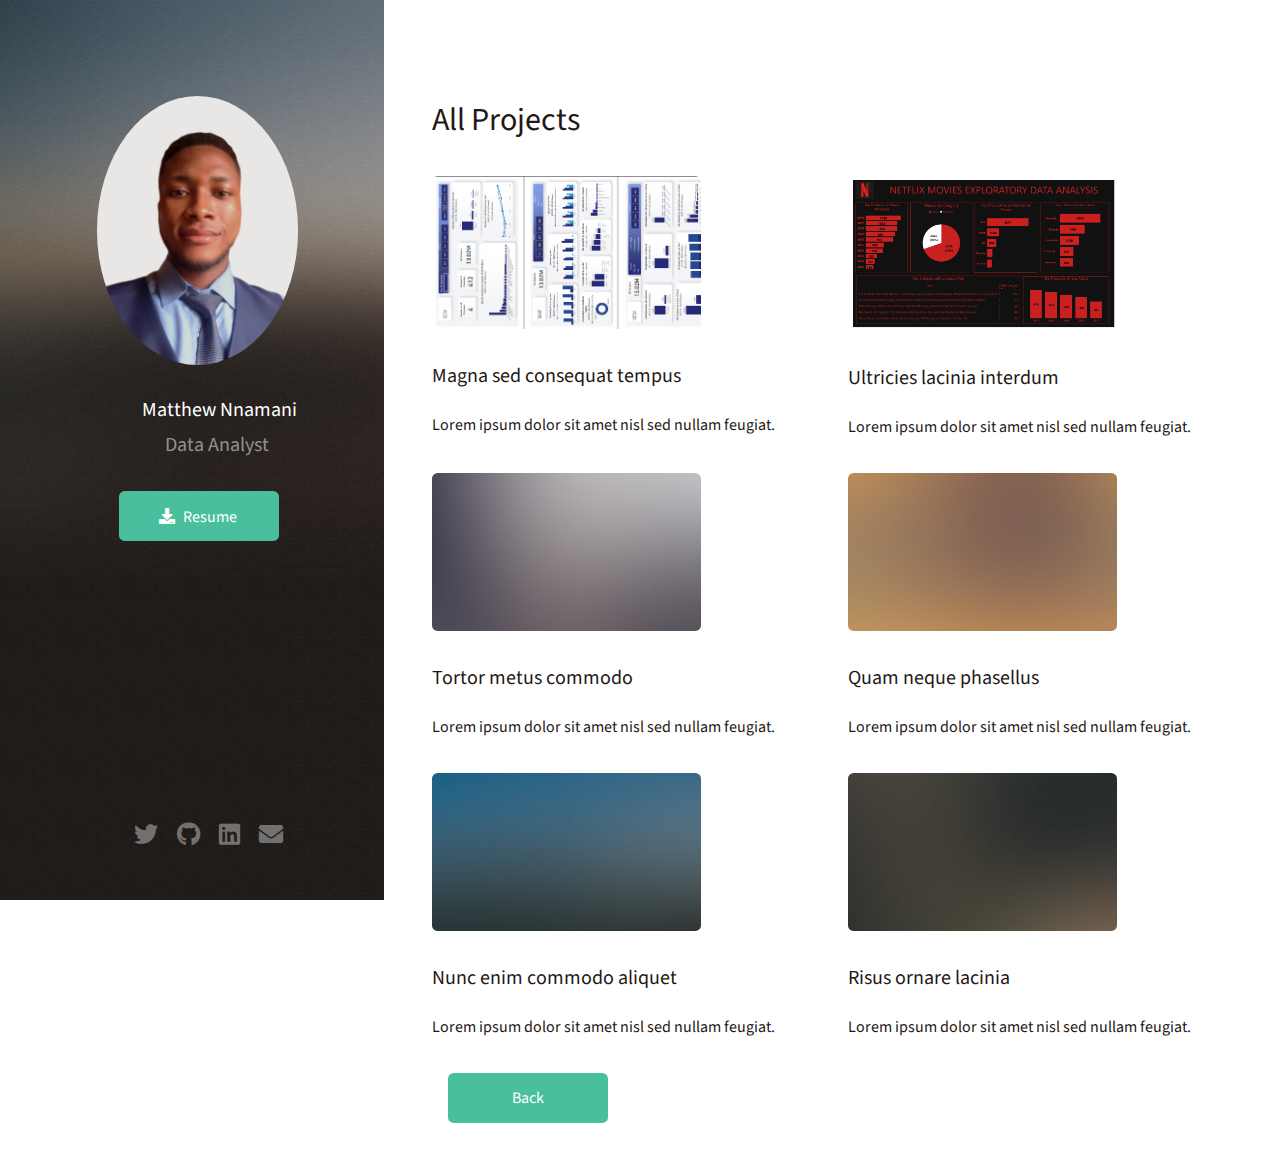
==== commit f4f93cb7: "modifies the project portfolio" ====
--- a/Portfolio.html
+++ b/Portfolio.html
@@ -16,11 +16,11 @@
 		<!-- Header -->
 		<header id="header">
 			<div class="inner">
-				<a href="#" class="image avatar"><img src="images/Profile.jfif" alt="" /></a>
+				<img class="image avatar" src="images/Profile.jfif" alt="" />
 				<h1 class="name"><strong>Matthew Nnamani</strong><br /></h1>
 				<h1> &nbsp; Data Analyst &nbsp;&nbsp;&nbsp;&nbsp;&nbsp;&nbsp;</h1><br>
 				<ul class="actions">
-					<li><a href="/assets/Resume/Matthew_Nnamani_Resume.pdf" download="Matthew_Nnamani_Resume.pdf" class="button primary icon solid fa-download">Resume</a></li></ul>
+					<li><a href="https://raphdeanalyst.github.io/RaphaelNnamani.github.io/assets/Resume/Matthew_Nnamani_Resume.pdf" download="Matthew_Nnamani_Resume.pdf" class="button primary icon solid fa-download">Resume</a></li></ul>
 				</ul>
 			</div>
 		</header>
@@ -63,7 +63,7 @@
 							</article>
 						</div>
 						<ul2 class="actions">
-							<li><a href="ttps://raphdeanalyst.github.io/RaphaelNnamani.github.io/index.html" class="button primary">Back</a></li>
+							<li><a href="https://raphdeanalyst.github.io/RaphaelNnamani.github.io/index.html" class="button primary">Back</a></li>
 						</ul>
 					</section>
 
--- a/assets/css/main.css
+++ b/assets/css/main.css
@@ -138,7 +138,7 @@
 	h1, h2, h3, h4, h5, h6 {
 		color:#1f1815;
 		font-weight: 400;
-		line-height: 1em;
+		line-height: 1cm;
 		margin: 0 0 1em 0;
 	}
 
@@ -160,6 +160,7 @@
 	h3 {
 		font-size: 1.25em;
 		line-height: 1.5em;
+		
 	}
 
 	h4 {
@@ -2064,7 +2065,7 @@
 		.image.fit {
 			display: block;
 			margin: 0 0 2em 0;
-			width: 100%;
+			width: 70%;
 		}
 
 			.image.fit img {
@@ -2082,6 +2083,7 @@
 			.image.avatar img {
 				border-radius: 100%;
 				width: 100%;
+				position: relative;
 			}
 
 /* List */
@@ -2566,13 +2568,14 @@
 			font-size: 1.35em;
 			line-height: 1.75em;
 			margin: 0;
-			margin-left: 0cm;
-			margin-right: 1.05cm;
+			margin-right: 1.02cm;
+			position: relative;
 		}
 
 		#header .image.avatar {
 			margin: 0 1cm 0.5cm 0;
 			width: 70%;
+			position: relative;
 		}
 
 /* Footer */
@@ -2791,6 +2794,7 @@
 
 			h3 {
 				font-size: 1em;
+				color: #000000;
 			}
 
 		/* Section/Article */
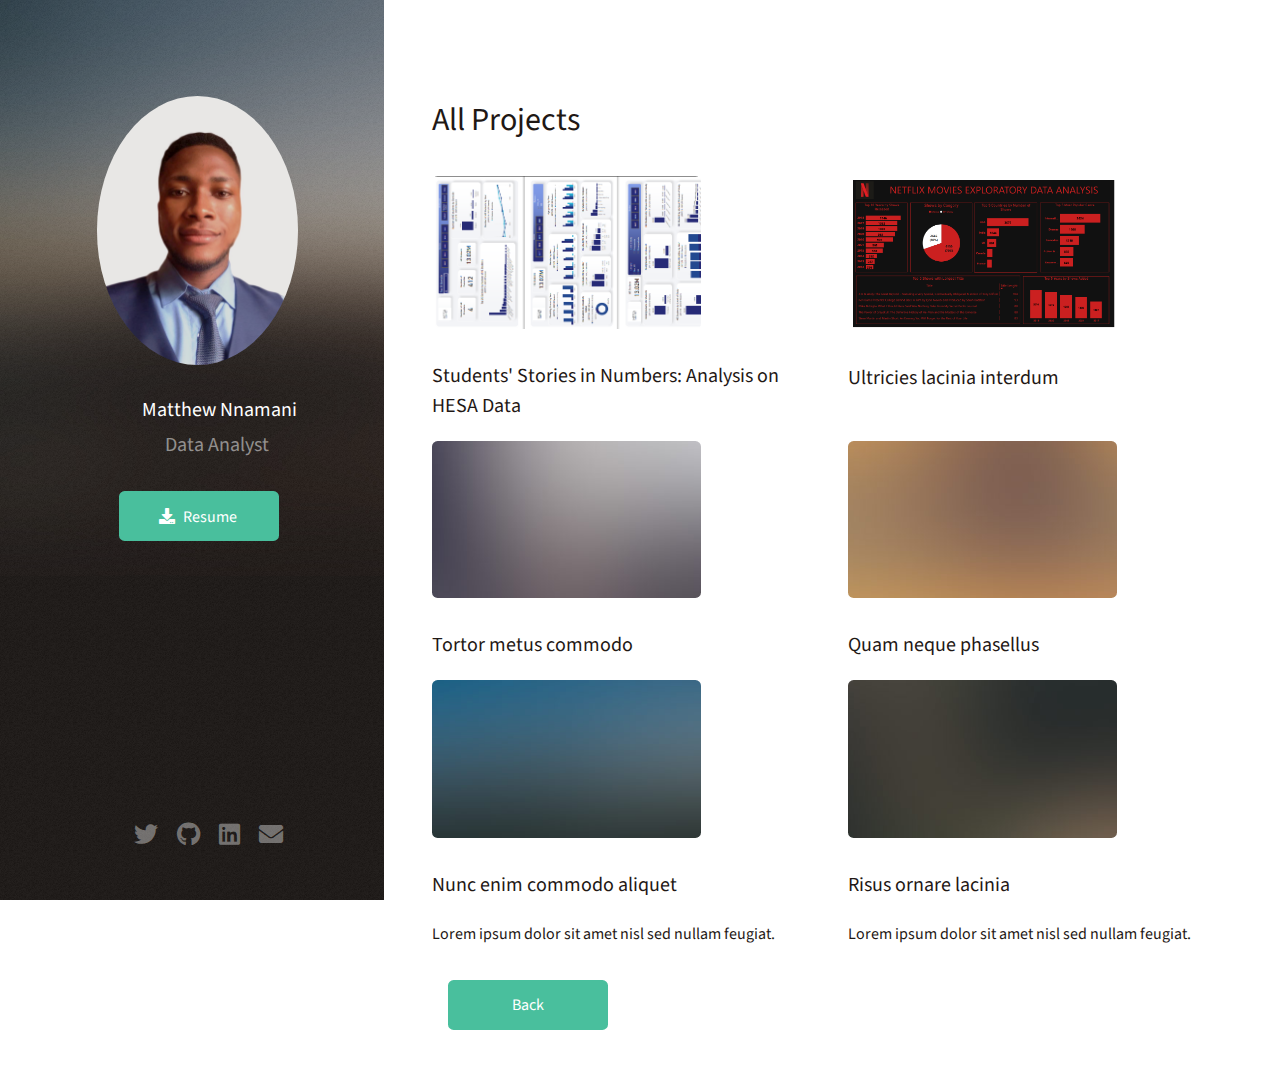
==== commit 876b4689: "additional modification" ====
--- a/Portfolio.html
+++ b/Portfolio.html
@@ -33,23 +33,19 @@
 						<div class="row">
 							<article class="col-6 col-12-xsmall">
 								<a href="images/fulls/01.jpg" class="image fit thumb"><img src="images/HESA Screenshot.png" alt="" /></a>
-								<h3>Magna sed consequat tempus</h3>
-								<p>Lorem ipsum dolor sit amet nisl sed nullam feugiat.</p>
+								<a href="images/fulls/01.jpg"><h3>Students' Stories in Numbers: Analysis on HESA Data</h3></a>
 							</article>
 							<article class="col-6 col-12-xsmall">
 								<a href="https://shorturl.at/oqKQU" class="image fit thumb"><img src="images/Dark Theme Netflix.png" alt="" /></a>
 								<h3>Ultricies lacinia interdum</h3>
-								<p>Lorem ipsum dolor sit amet nisl sed nullam feugiat.</p>
 							</article>
 							<article class="col-6 col-12-xsmall">
 								<a href="images/fulls/03.jpg" class="image fit thumb"><img src="images/thumbs/03.jpg" alt="" /></a>
 								<h3>Tortor metus commodo</h3>
-								<p>Lorem ipsum dolor sit amet nisl sed nullam feugiat.</p>
 							</article>
 							<article class="col-6 col-12-xsmall">
 								<a href="images/fulls/04.jpg" class="image fit thumb"><img src="images/thumbs/04.jpg" alt="" /></a>
 								<h3>Quam neque phasellus</h3>
-								<p>Lorem ipsum dolor sit amet nisl sed nullam feugiat.</p>
 							</article>
 							<article class="col-6 col-12-xsmall">
 								<a href="images/fulls/05.jpg" class="image fit thumb"><img src="images/thumbs/05.jpg" alt="" /></a>
